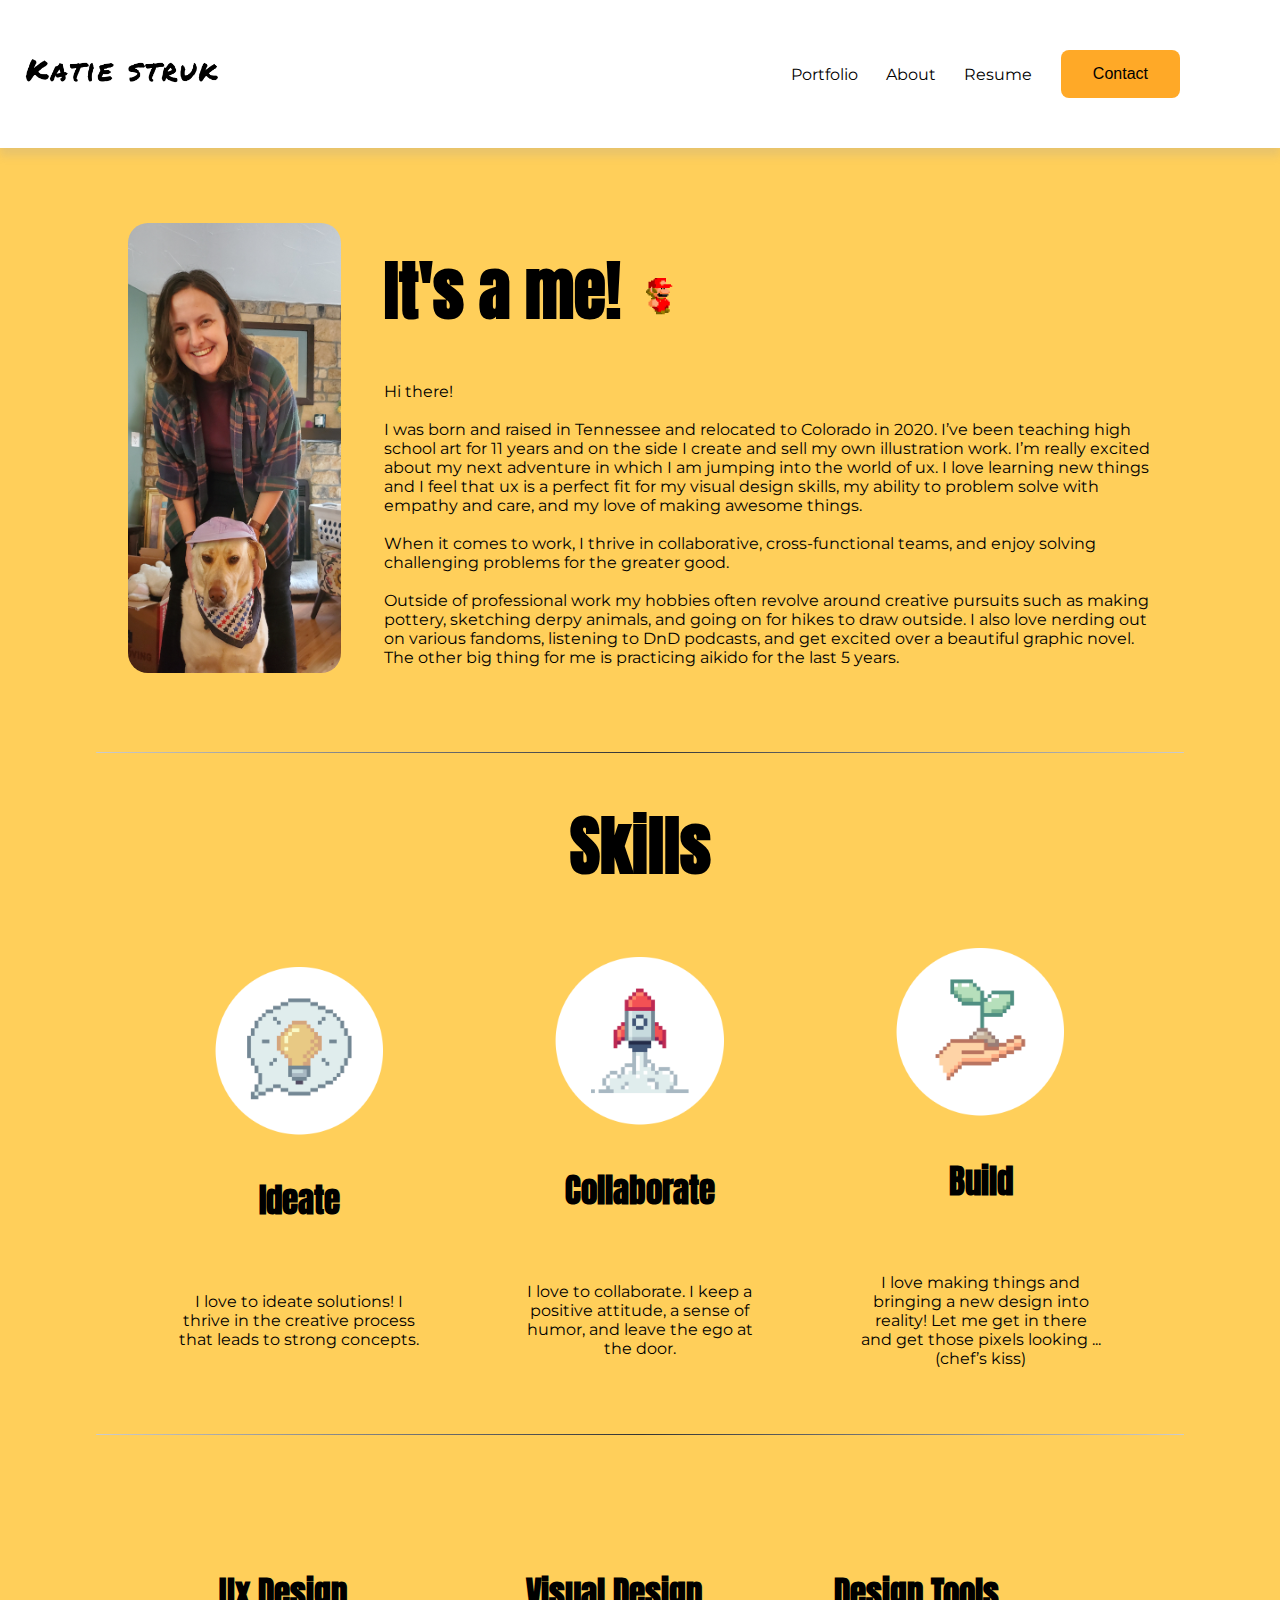
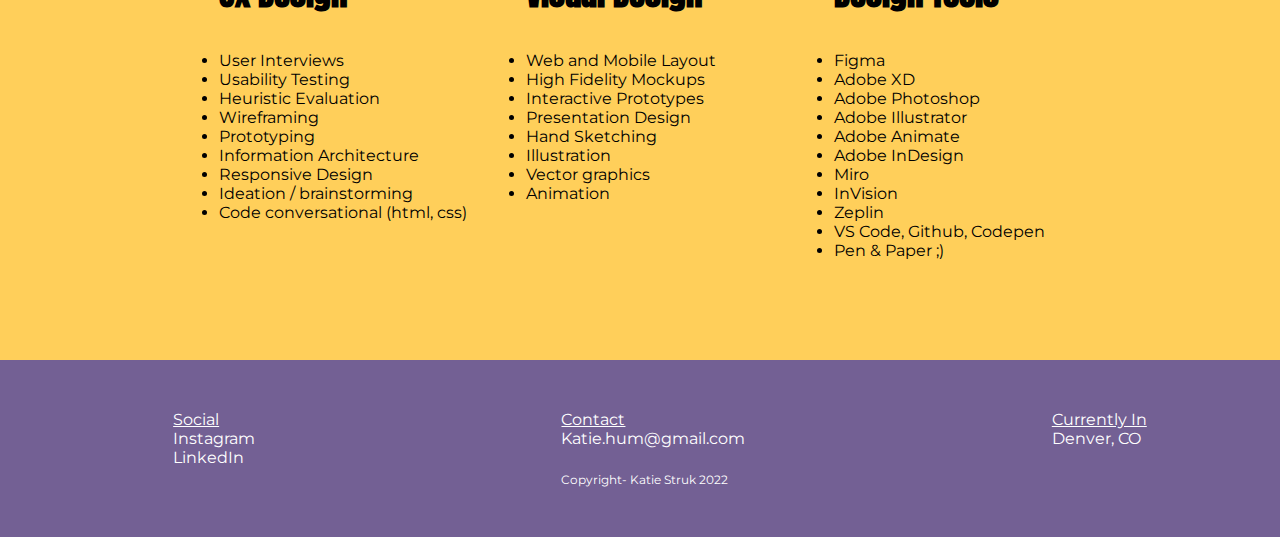
==== html/aboutme.html @ 1bb1f599 "start" ====
<!DOCTYPE html>
<html>
    <head>
        <!-- Google tag (gtag.js) -->
<script async src="https://www.googletagmanager.com/gtag/js?id=G-B1W9LHCTYR"></script>
<script>
  window.dataLayer = window.dataLayer || [];
  function gtag(){dataLayer.push(arguments);}
  gtag('js', new Date());

  gtag('config', 'G-B1W9LHCTYR');
</script>
<!-- Hotjar Tracking Code for https://katiestruk.github.io/UX_UI_HW_18/index.html -->
<script>
    (function(h,o,t,j,a,r){
        h.hj=h.hj||function(){(h.hj.q=h.hj.q||[]).push(arguments)};
        h._hjSettings={hjid:3104424,hjsv:6};
        a=o.getElementsByTagName('head')[0];
        r=o.createElement('script');r.async=1;
        r.src=t+h._hjSettings.hjid+j+h._hjSettings.hjsv;
        a.appendChild(r);
    })(window,document,'https://static.hotjar.com/c/hotjar-','.js?sv=');
</script>
        <title>About Me</title>
        <link rel="stylesheet" href="../css/index.css">
        <link rel="preconnect" href="https://fonts.googleapis.com">
        <link rel="preconnect" href="https://fonts.gstatic.com" crossorigin>
        <link href="https://fonts.googleapis.com/css2?family=Anton&family=Montserrat&display=swap" rel="stylesheet">
    </head>

    <body class="aboutMePage">
        <nav id="navBar">
            <a class="logo" href="../index.html"> <img class="logo2" src="../images/Name_logo.png"></a>
            <div class="navigation">
                 <p>
                    <a href="../index.html">Portfolio</a></p>
                 <p>
                     <a href="./aboutme.html">About</a></p>
                 <p>
                     <a href="./resume.html">Resume</a></p>
            </div>
            <button type="button" id="buttonTop">Contact</button>
        </nav>
 
        <section>
            <div class="itsMeGrid">
                <div id="meImage">
                    <img class="workImages2" src="../images/me_photo.jpg">
                 </div>
                <div id="meText">
                    <h1> It's a me! <img id="mario" src="../images/pixel_mario.gif"> </h1>
                    <p>Hi there! <br><br>

                    I was born and raised in Tennessee and relocated to Colorado in 2020. I’ve been teaching high school art for 11 years and on the side I create and sell my own illustration work. I’m really excited about my next adventure in which I am jumping into the world of ux. I love learning new things and I feel that ux is a perfect fit for my visual design skills, my ability to problem solve with empathy and care, and my love of making awesome things.<br><br>
                    
                    When it comes to work, I thrive in collaborative, cross-functional teams, and enjoy solving challenging problems for the greater good. <br><br>
                    
                    Outside of professional work my hobbies often revolve around creative pursuits such as making pottery, sketching derpy animals, and going on for hikes to draw outside. I also love nerding out on various fandoms, listening to DnD podcasts, and get excited over a beautiful graphic novel. The other big thing for me is practicing aikido for the last 5 years.<br><br></p>
                </div>
            </div>
            <hr class="sectionLine">
        </section>
  
        <section>
            <h1 class="title"> Skills</h1>
            <div class="skillsGrid">
                <div id="ideateBox">
                    <img class="workImage3" src="../images/pixel_icon_lightbulb.png">
                    <h3>Ideate</h3><br>
                    <p>I love to ideate solutions! I thrive in the creative process that leads to strong concepts.
                    </p>
                </div>
                <div id="collaborateBox">
                    <img class="workImage3" src="../images/pixel_icon_rocket.png">
                    <h3>Collaborate</h3><br>
                    <p>I love to collaborate. I keep a positive attitude, a sense of humor, and leave the ego at the door.</p>
                </div>
                <div id="buildBox">
                    <img class="workImage3" src="../images/pixel_icon_plant.png">
                    <h3>Build</h3><br>
                    <p>I love making things and bringing a new design into reality! Let me get in there and get those pixels looking ... (chef’s kiss) </p>
                </div>
            </div>
            <hr class="sectionLine">
        </section>
        
 <!--  My UX Skills section coded using CSS flex -->
        <section class="skillsListGrid">
            <ul id="skillsList1">
                <h3>Ux Design</h3>
                <li>User Interviews</li>
                <li> Usability Testing</li>
                <li>Heuristic Evaluation</li>
                <li>Wireframing</li>
                <li> Prototyping</li>
                <li>Information Architecture</li>
                <li>Responsive Design</li>
                <li>Ideation / brainstorming</li>
                <li>Code conversational (html, css)</li>
            </ul>
            <ul id="skillsList2">
                <h3>Visual Design</h3>
                <li>Web and Mobile Layout</li>
                <li>High Fidelity Mockups</li>
                <li>Interactive Prototypes</li>
                <li>Presentation Design</li>
                <li>Hand Sketching</li>
                <li>Illustration</li>
                <li>Vector graphics</li>
                <li>Animation</li>
            </ul>
            <ul id="skillsList3">
                <h3>Design Tools</h3>
                <li>Figma</li>
                <li>Adobe XD</li>
                <li>Adobe Photoshop</li>
                <li>Adobe Illustrator</li>
                <li>Adobe Animate</li>
                <li>Adobe InDesign</li>
                <li>Miro</li>
                <li>InVision</li>
                <li>Zeplin</li>
                <li>VS Code, Github, Codepen</li>
                <li>Pen & Paper ;)</li>
            </ul>
        </section>
 
        <footer>
            <ul>
                <li class="blockTitle">Social</li>
                <li class="block">
                    <a href="https://www.instagram.com/katie_struk/">Instagram</a>
                <li class="block">
                    <a href="https://www.linkedin.com/in/katie-struk-961507230/">LinkedIn</a>
            </ul>
            <ul>
                <li class="block blockTitle">Contact</li>
                <li class="block">
                    <a href="mailto:katie.hum@gmail.com"> Katie.hum@gmail.com</a>
                <li style="padding-top:2em" class="block copyright">Copyright- Katie Struk 2022</li>
            </ul>
            <ul>
                <li class="block blockTitle">Currently In</li>
                <li class="block">Denver, CO</li>
            </ul>
        </footer>

    </body>
</html>
---- css/index.css ----
/* Font Styling */
h1 {font-family: 'Anton', sans-serif;
    font-size: 65px;}
h2{font-family: 'Anton', sans-serif;
    font-size: 50px;}
h3{font-family: 'Anton', sans-serif;
    font-size: 33px;}
p{font-family: 'Montserrat', sans-serif;
    font-size: 16px;}
li {font-family: 'Montserrat', sans-serif;}
a{font-family: 'Montserrat', sans-serif;
    font-size: 16px;
}
body{
        background-color:white;
        margin:0px;
        height:100%;
}
 hr.sectionLine {
    border:0;
    height:1px;
    background-color:black;
    width:85%;
    border-radius:100px;
    background-image: linear-gradient(to right, #ccc, #333, #ccc);
}
hr {
    background-color:black;
    background-image: linear-gradient(to right, #ccc, #333, #ccc);
}
.indent {
    margin:0px 5%;
}

/* Navigation */
#navBar {
    display:inline-flex;
    flex-direction: row;
    box-shadow: 0 8px 8px 0 rgba(165, 165, 165, 0.24);
    width: 100%;
    padding: 0%;
    background-color: white;
}
.navigation {
    display: flex;
    width: 100%;
    align-items:center;
    justify-content:flex-end;
    margin: 0px 15px 0px 100px;
}
.navigation p {
    cursor: pointer;
    padding: 2%;
}
.navigation a {
    color:black;
    text-decoration:none;
}
.navigation a:hover {
    text-decoration:underline
}
.logo{
    
    padding: 20px;
    text-align:center;
    cursor: pointer;
    margin:auto;
}
.logo2 {
    width:205px;
    height:30px;
}
#buttonTop {
    background-color:#FFA927;
    border: none;
    Color: black;
    padding: 15px 32px;
    text-align: center;
    font-size: 16px;
    display:flex;
    justify-content:flex-end;
    align-items:center;
    border-radius: 8px;
    margin-right: 100px;
    margin-top: 50px;
    margin-bottom: 50px;
}
#buttonTop:hover {
    box-shadow: 0 5px 10px 0 rgba(0,0,0,0.24);
    background-color:#E38D0B;
    cursor: pointer;
}



/* Body */
#heroImg {
    margin: 0px 10%;
    display: grid;
    min-height: 300px;
    height: 60vh;
    padding: 5%;
    grid-template-columns: 60% 40%;
    grid-template-areas:
  "content heroImage";
}
.heroContent{
    grid-area: content;
    padding: 3%;
}
.heroImage {
    grid-area:heroImage;
    align-items:center;
    width:100%;
    display:block;
}

/* My Work */
.title{
    text-align: center;
}
.workGrid {
    margin: 50px 50px;
    row-gap: 30px;
    display:grid;
    align-items:center;
    justify-content: center;
    align-content:start;
    grid-template-rows: 1fr 1fr 1fr;
    grid-template-columns: 1fr 1fr;
    grid-template-areas: 
    "imgAikikai textAikikai"
    "textEdu imgEdu"
    "imgWeBoard textWeBoard"
}

#imgAikikai {
    grid-area:imgAikikai;
}
#textAikikai {
    grid-area:textAikikai;
    text-align:left;
    padding:20px
}
#textEdu {
    grid-area:textEdu;
    text-align:left;
    padding:20px
}
#imgEdu{
    grid-area:imgEdu;
    
}
#imgWeBoard{
    grid-area:imgWeBoard;
}
#textWeBoard{
    grid-area:textWeBoard;
    text-align:left;
    padding:20px
}

.workImages {
    object-fit:cover;
    width: 100%;
    max-height:100%;
    cursor: pointer;
}
.workImages2 {
    object-fit:contain;
    max-height:450px;
    border-radius:20px;
}
.workGrid a {
    cursor: pointer;
}

/* About Me Page */
.aboutMePage{
    background-color:#FFCF5A;
    margin:0px;
    height:100%;
}
.itsMeGrid {
    margin: 50px 10%;
    row-gap: 30px;
    display:grid;
    align-items:center;
    justify-content: center;
    align-content:start;
    grid-template-columns: 25% 1fr;
    grid-template-areas: 
    "meImage meText"
}
#meImage {
    grid-area:meImage;
}
#meText {
    grid-area:meText;
}

#mario {
    height: 50px;

}
.skillsGrid {
    margin: 50px 14%;
    column-gap: 100px;
    display:grid;
    align-items:center;
    justify-content: center;
    align-content:start;
    grid-template-columns: 1fr 1fr 1fr;
    grid-template-areas: 
    "ideateBox collaborateBox buildBox"
}

#ideateBox{
    grid-area:ideateBox;
   text-align: center;

}
#collaborateBox{
    grid-area:collaborateBox;
    text-align: center;
}
#buildBox{
    grid-area:buildBox;
    text-align: center;
}
.workImage3 {
    object-fit:contain;
    max-height:175px;
    border-radius:20px;
}

.skillsListGrid {
    display:flex;
    flex-direction: row;
    margin: 50px 14%;
}
#skillsList1 {
    grid-area:skillsList1;
    text-align: left;
    width:33%;
}
#skillsList2 {
    grid-area:skillsList2;
    text-align: left;
    width:33%; 
}
#skillsList3 {
    grid-area:skillsList3;
    text-align: left;
    width:33%; 
}

/* CaseStudy1Page */
#aikikaiHero{
    display:flex;
    flex-direction:column;
    align-items: center;
}
#aikikaiHeroText{
    text-align:center;
    width:75%;
}
#aikikaiHeroImg{
    text-align:center;
    width:75%;
}
#aikikaiHeroImage {
    width:85%;
}
.yellowBack{
    background-color:#FFCF5A;
}
.contextGrid{
    display:grid;
    background-color:#FFCF5A;
    margin: 0px 15%;
    column-gap: 20px;
    grid-template-rows:1fr 1fr ;
    grid-template-columns:1fr 1fr 1fr ;
    grid-template-areas: 
    "contribContext contextContext roleContext"
    "timelineContext  contextContext roleContext";
}
#contribContext{
    grid-area:contribContext;
}
#timelineContext {
    grid-area:timelineContext;
}
#contextContext {
    grid-area:contextContext;
}
#roleContext{
    grid-area:roleContext;
}
.titleCaseStudy{
    text-align: left;
    margin:30px 15%;
}
.paragraphCaseStudy{
    margin:30px 15%
}
#problemGrid{
    display:grid;
    margin: 0px 15%;
    column-gap: 10px;
    grid-template-rows: 100%;
    grid-template-columns: 1fr 1fr 1fr 1fr;
    grid-template-areas:
    "stakeholders users website userExperience"
}
#stakeholders{
    grid-area:stakeholders;
    background-color:#FFCF5A;
    border-radius: 20px;
    text-align:  center;
    padding:10%;
}
#users{
    grid-area:users;
    background-color:#FFCF5A;
    border-radius: 20px;
    text-align:  center;
    padding:8%;
}
#website{
    grid-area:website;
    background-color:#FFCF5A;
    border-radius: 20px;
    text-align:  center;
    padding:10%;
}
#userExperience{
    grid-area:userExperience;
    background-color:#FFCF5A;
    border-radius: 20px;
    text-align:  center;
    padding:10%;
}
#processImg {
    width:75%;
    margin: 0px 15%;
    padding-bottom: 100px;
}

.alignCaseStudy {
    margin:0px 15%;
}
.caseStudyImg {
    width:75%
}
#goalsGrid{
    display:grid;
    column-gap: 20px;
    row-gap:20px;
    grid-template-rows: 175px 1fr;
    grid-template-columns: 1fr 1fr 1fr;
    grid-template-areas:
    "majorGoal majorGoal majorGoal"
    "userFriendlyGoal easyToMaintainGoal differentiateGoal"
}
#majorGoal{
    grid-area: majorGoal;
    border-radius: 20px;
    padding-left:5%;
    box-shadow: 10px 0px 15px 15px rgba(165, 165, 165, 0.24);
}
#userFriendlyGoal{
    grid-area: userFriendlyGoal;
    border-radius: 20px;
    padding:10%;
    box-shadow: 10px 0px 15px 15px rgba(165, 165, 165, 0.24);
}
#easyToMaintainGoal{
    grid-area:easyToMaintainGoal ;
    border-radius: 20px;
    padding:10%;
    box-shadow: 10px 0px 15px 15px rgba(165, 165, 165, 0.24);
}
#differentiateGoal {
    grid-area: differentiateGoal;
    border-radius: 20px;
    padding:10%;
    box-shadow: 10px 0px 15px 15px rgba(165, 165, 165, 0.24);
}
.painPointsGrid{
    display:grid;
    row-gap: 30px;
    grid-template-rows:1fr 1fr 1fr 1fr ;
    grid-template-columns:1fr ;
    grid-template-areas: 
    "infoArch"
    "unanswered"
    "schedule"
    "culture"
}

#infoArch{
    grid-area:infoArch;
    display:flex;
    flex-direction: row;
    border-radius: 20px;
    box-shadow: 10px 0px 15px 15px rgba(165, 165, 165, 0.24);
    padding: 2%;
}
#unanswered{
    grid-area:unanswered;
    display:flex;
    flex-direction: row;
    border-radius: 20px;
    box-shadow: 10px 0px 15px 15px rgba(165, 165, 165, 0.24);
    padding: 2%;
}
#schedule{
    grid-area:schedule;
    display:flex;
    flex-direction: row;
    border-radius: 20px;
    box-shadow: 10px 0px 15px 15px rgba(165, 165, 165, 0.24);
    padding: 2%;
}
#culture{
    grid-area:culture;
    display:flex;
    flex-direction: row;
    border-radius: 20px;
    box-shadow: 10px 0px 15px 15px rgba(165, 165, 165, 0.24);
    padding: 2%;
}
.painPointsGrid img {
    height:200px;
}
.survey{
    display:flex;
    flex-direction:row;
}
.survey img{
    height:400px;
}
.caseStudyImg2 {
    width:100%;
}
#navTestingGrid {
    display:grid;
    grid-template-rows:1fr 1fr 50%;
    grid-template-columns:25% 1fr;
    grid-template-areas: 
    "prediction predictionImg"
    "unexpected unexpectedImg"
    "solution solutionImg"
}
#prediction{
    grid-area:prediction;
}
#predictionImg {
    grid-area:predictionImg;
}

#unexpected{
    grid-area:unexpected;
}
#unexpectedImg{
    grid-area:unexpectedImg;
}
#solution{
    grid-area:solution;
}
#solutionImg{
    grid-area:solutionImg;
}
.navImageTest {
    width:100%;
}
.conclusion {
    display:flex;
    flex-direction:row;
    column-gap: 30px;
    padding:20px;
    
}

/* Footer */
footer {
    background-color: #736094;
    display:inline-flex;
    flex-direction: row;
    width: 100%;
    margin:0px;
}
.block {
    display:block;
    cursor: pointer;
    color:white;
}
.blockTitle {
    display:block;
    color:white;
    text-decoration: underline;
}
.block a{
    color:white;
    text-decoration:none;
}
.block a:hover {
    text-decoration:underline;
}
.copyright {
    font-size: 12px;
}
ul {
    display: table;
    margin: 0 auto;
    padding-top: 50px;
    padding-bottom: 50px;
}

@media only screen and (max-width:600px){
    #heroImg {
        margin: 0px 10%;
        display: grid;
        min-height: 300px;
        height: 100%;
        padding: 5%;
        grid-template-rows: 1fr 1fr;
        grid-template-columns:1fr;
        grid-template-areas:
      "content" 
      "heroImage"
      ;
    }
    .workGrid {
        margin: 50px 50px;
        row-gap: 0px;
        display:grid;
        align-items:center;
        justify-content: center;
        align-content:start;
        grid-template-rows: 1fr 1fr 1fr 1fr 1fr 1fr;
        grid-template-columns: 1fr;
        grid-template-areas: 
        "imgAikikai"
        "textAikikai"
        "imgEdu"
        "textEdu" 
        "imgWeBoard" 
        "textWeBoard"
    }
    .skillsListGrid {
        flex-direction: column;
        margin:0px 0%;
    }
    #skillsList1 {
        grid-area:skillsList1;
        text-align: left;
        width:100%;
    }
    #skillsList2 {
        grid-area:skillsList2;
        text-align: left;
        width:100%; 
    }
    #skillsList3 {
        grid-area:skillsList3;
        text-align: left;
        width:100%; 
    }

    .skillsGrid {
        display:grid;
        grid-template-rows: 33% 33% 33%;
        grid-template-columns:1fr;
        grid-template-areas: 
        "ideateBox" 
        "collaborateBox" 
        "buildBox"
        ;
    }
        .itsMeGrid {
            margin: 50px 0%;
            display:grid;
            grid-template-rows:40% 50%;
            grid-template-columns:1fr;
            grid-template-areas: 
            "meImage" 
            "meText"
        }
        footer {
            display:flex;
            flex-direction: column;
            width: 100%;
            margin:0px;
        }
        .block {
            display:inline-flex; 
            width:100%;
        }
        .blockTitle {
            display:inline-flex;
            width:100%;
        }
        ul {
            margin: 0 0;
            align-content:space-around;
            padding-top: 20px;
            padding-bottom: 15px;
        }
        #navBar {
            display:inline-flex;
            flex-direction: column;
            box-shadow: 0 8px 8px 0 rgba(165, 165, 165, 0.24);
            width: 100%;
            padding: 0%;
        }
        .navigation {
            display: inline-flex;
            flex-direction: column;
            width: 100%;
            align-items:center;
            justify-content:center;
            margin: 0px 0px 0px 0px;
        }
        #buttonTop {
            padding: 15px 32px;
            text-align: center;
            display:inline-flex;
            flex-direction:column;
            
            justify-content:center;
            align-items:center;
            border-radius: 8px;
            margin-right: 0px;
            margin-top: 0px;
            margin-bottom: 0px;
        }
            
}
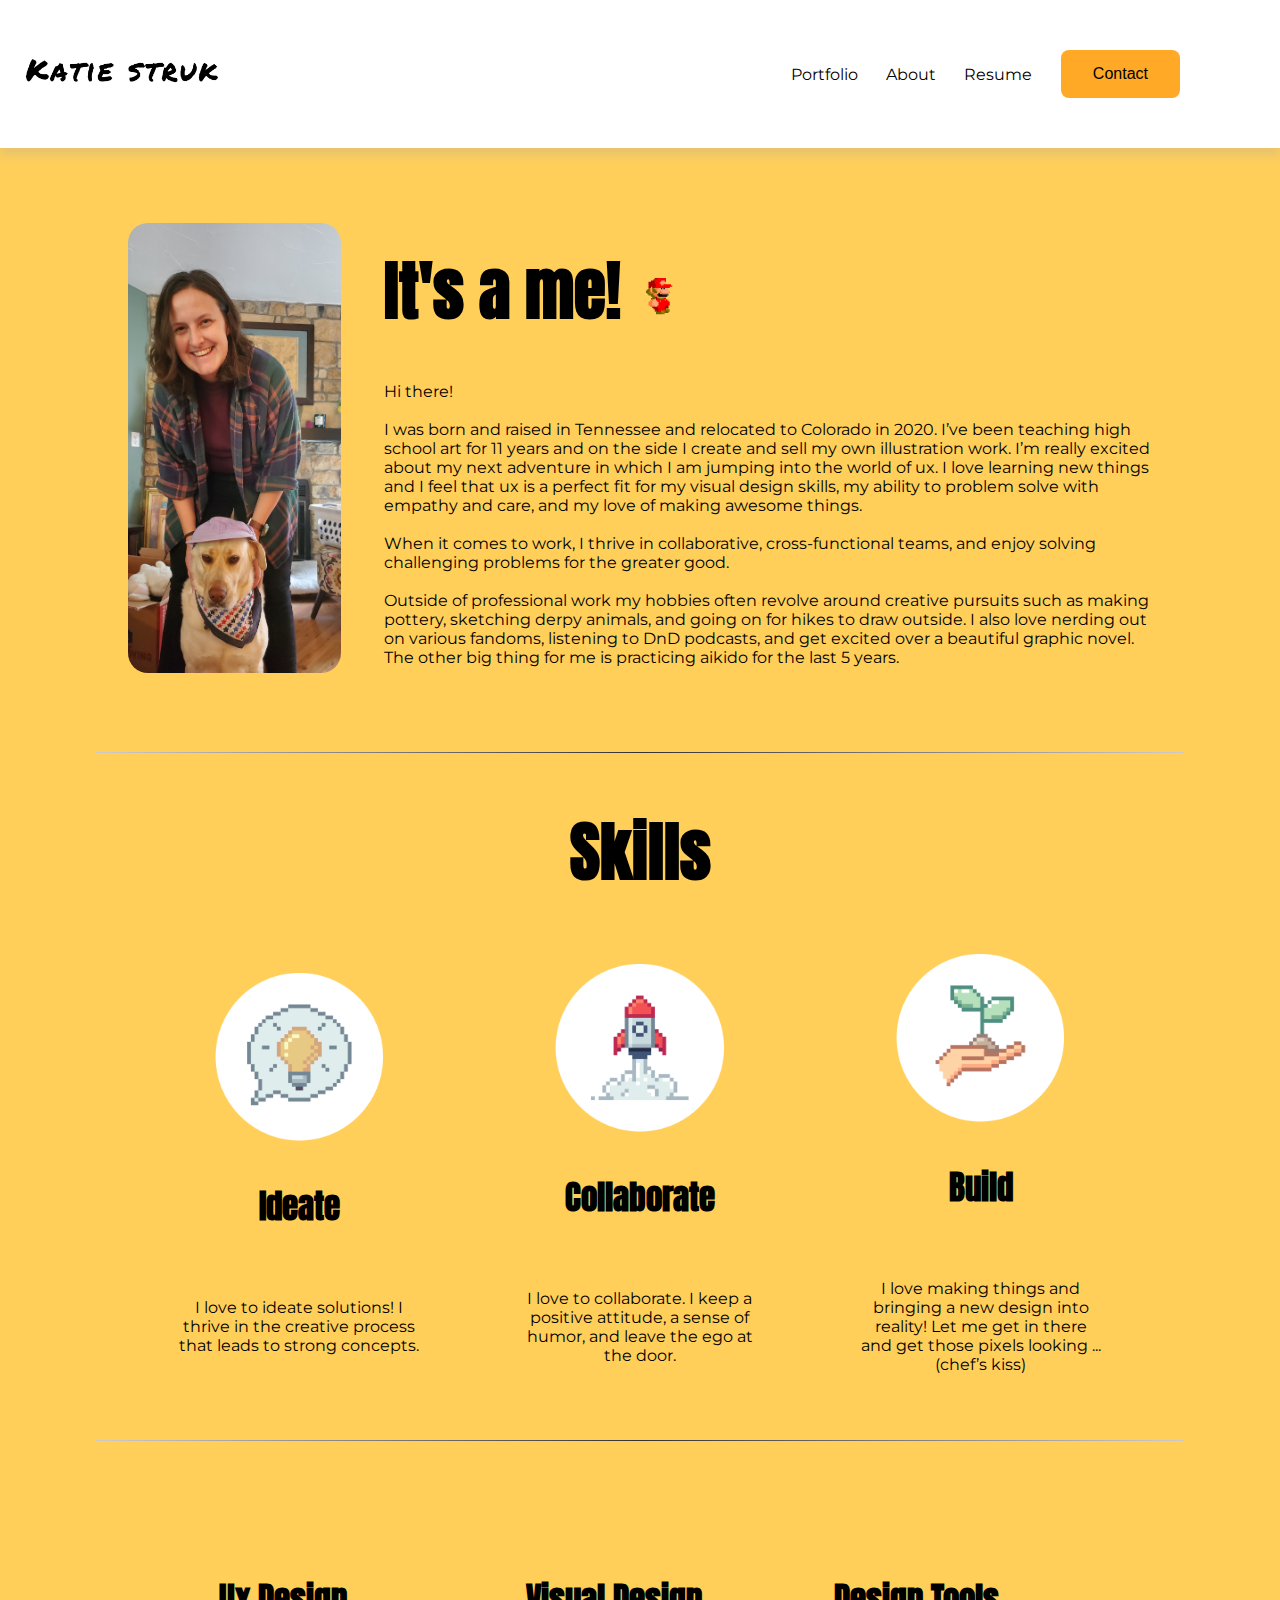
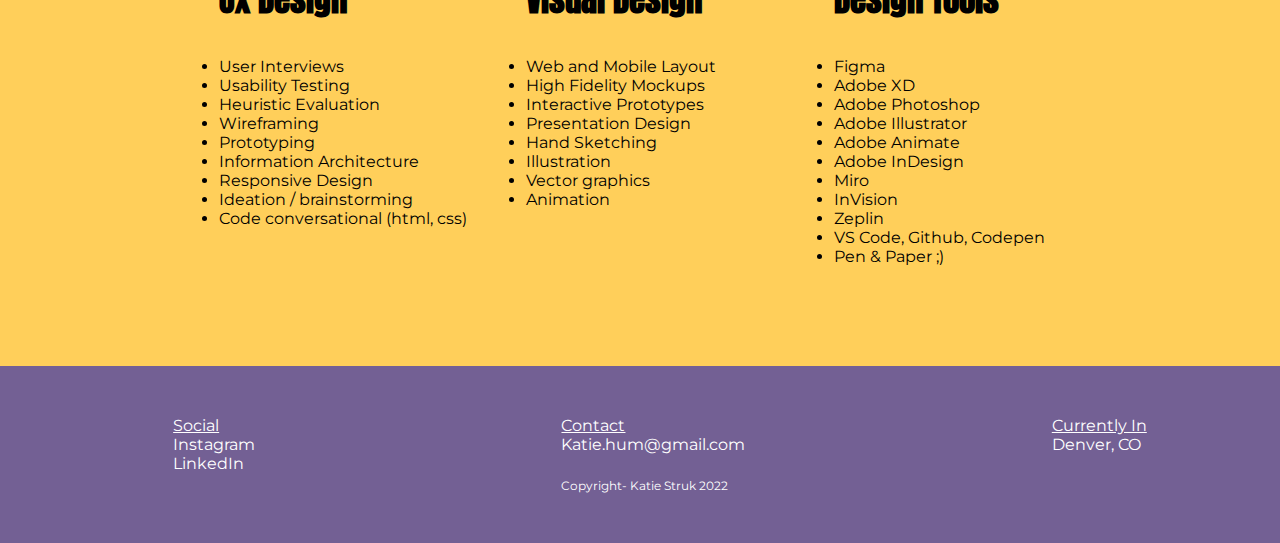
==== commit 86799269: "jquery animation" ====
--- a/html/aboutme.html
+++ b/html/aboutme.html
@@ -39,7 +39,7 @@
                  <p>
                      <a href="./resume.html">Resume</a></p>
             </div>
-            <button type="button" id="buttonTop">Contact</button>
+            <button onclick="parent.location='../html/contact.html'" type="button" id="buttonTop">Contact</button>
         </nav>
  
         <section>
--- a/css/index.css
+++ b/css/index.css
@@ -23,6 +23,8 @@
     width:85%;
     border-radius:100px;
     background-image: linear-gradient(to right, #ccc, #333, #ccc);
+    margin-bottom: 50px;
+    margin-top:50px;
 }
 hr {
     background-color:black;
@@ -98,8 +100,8 @@
     margin: 0px 10%;
     display: grid;
     min-height: 300px;
-    height: 60vh;
-    padding: 5%;
+    height: ;
+    padding: 0%;
     grid-template-columns: 60% 40%;
     grid-template-areas:
   "content heroImage";
@@ -111,13 +113,45 @@
 .heroImage {
     grid-area:heroImage;
     align-items:center;
+    justify-items: start;
     width:100%;
-    display:block;
-}
+    display:grid;
+}
+
+/*Arrow*/
+
+.arrow {
+    text-align: center;
+    margin: 0% 0;
+  }
+#arrowSize{
+    height: 30px;
+    cursor: pointer;
+}
+  .bounce {
+    -moz-animation: bounce 2s infinite;
+    -webkit-animation: bounce 2s infinite;
+    animation: bounce 2s infinite;
+  }
+  
+  @keyframes bounce {
+    0%, 20%, 50%, 80%, 100% {
+      transform: translateY(0);
+    }
+    40% {
+      transform: translateY(-30px);
+    }
+    60% {
+      transform: translateY(-15px);
+    }
+  }
 
 /* My Work */
 .title{
     text-align: center;
+}
+#myWork{
+    cursor: pointer;
 }
 .workGrid {
     margin: 50px 50px;
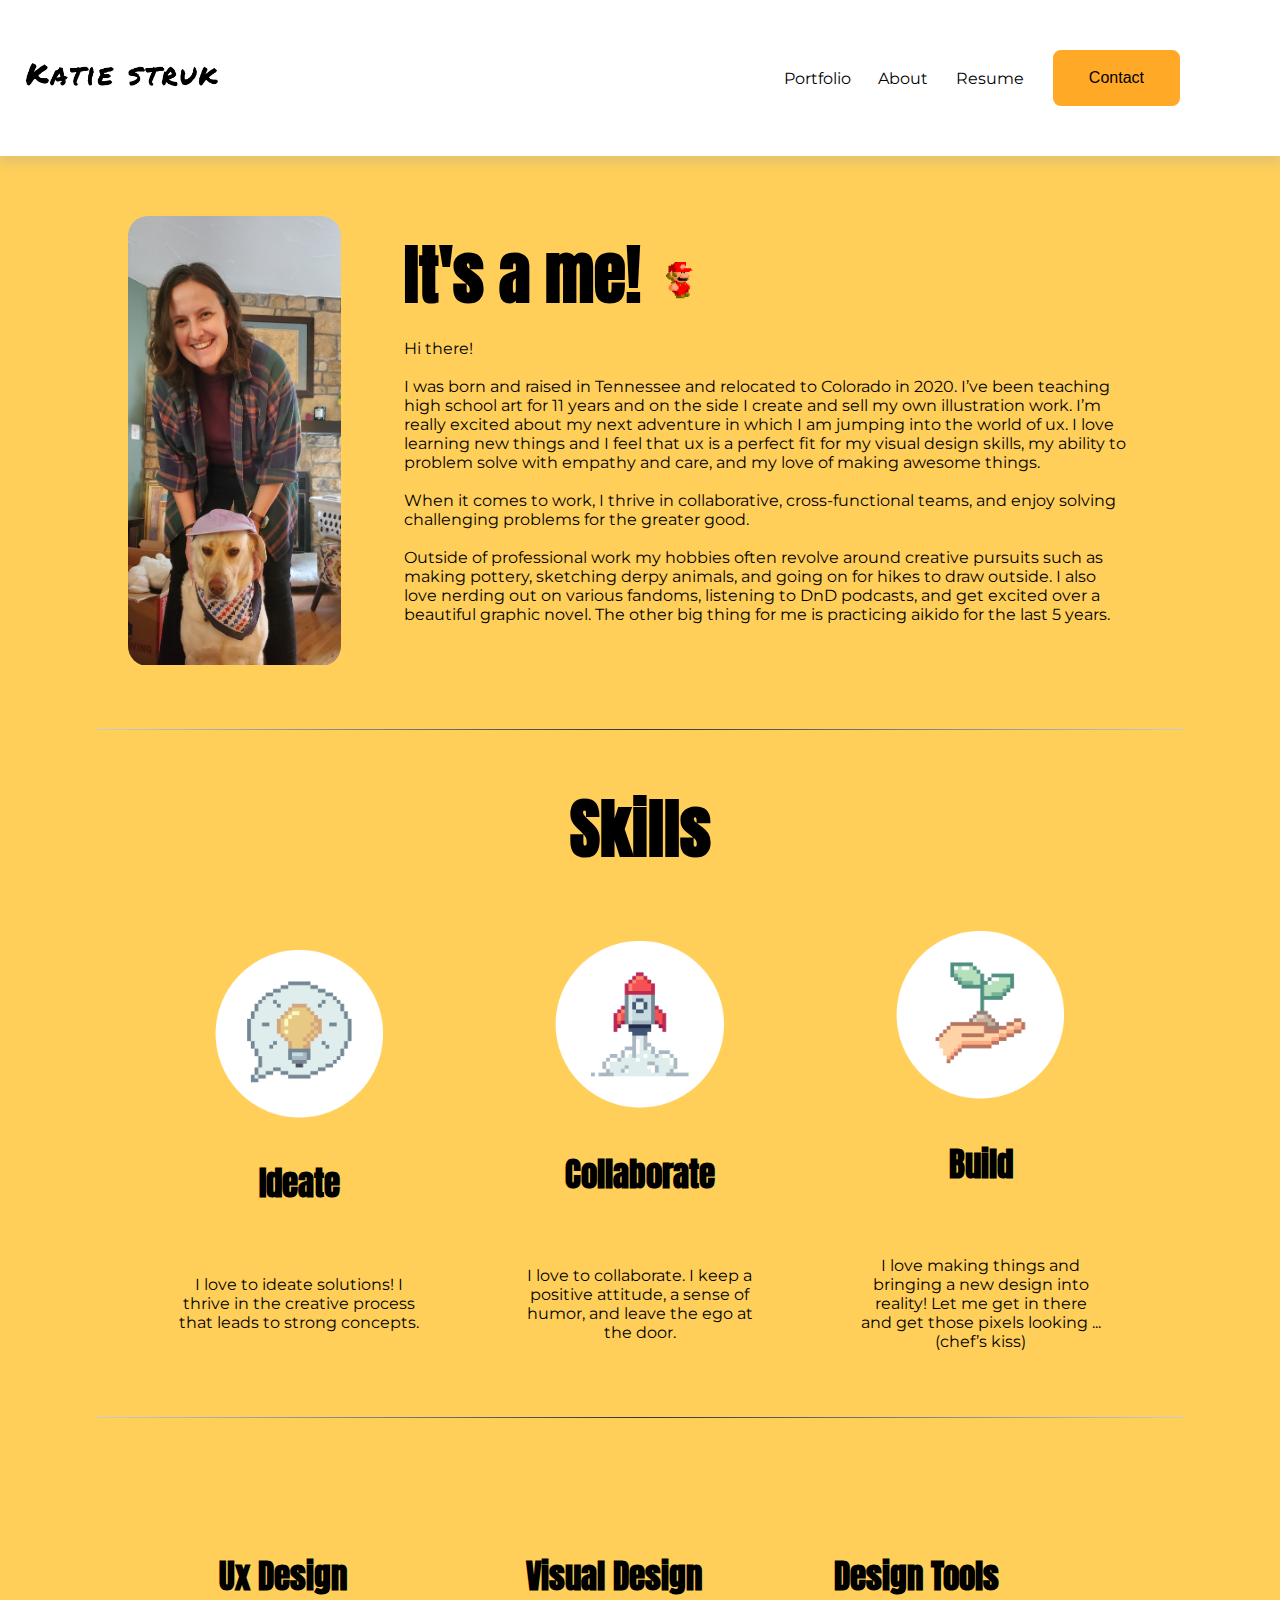
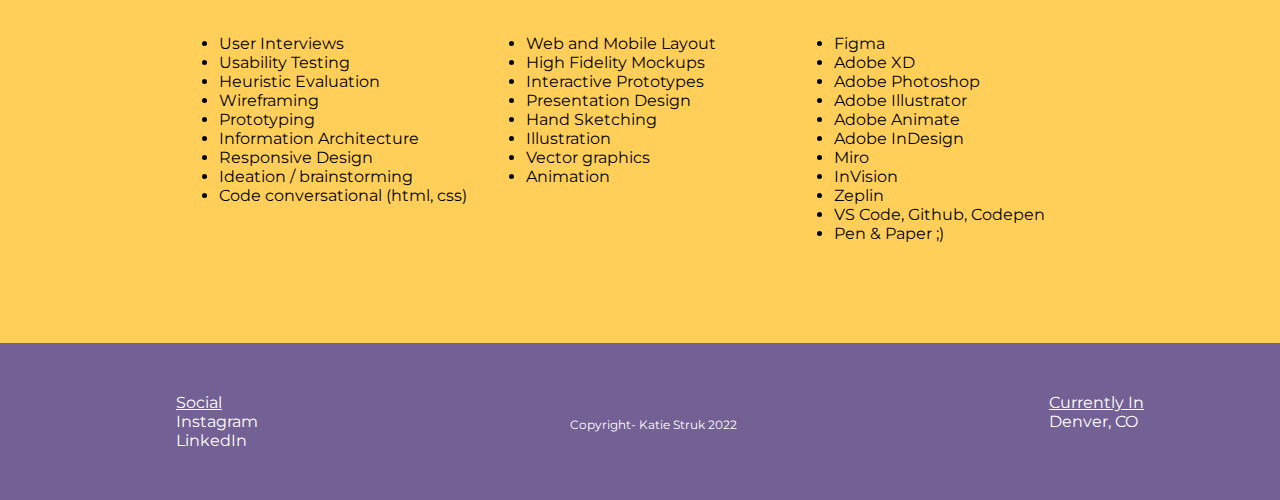
==== commit 41c54120: "iterations" ====
--- a/html/aboutme.html
+++ b/html/aboutme.html
@@ -134,9 +134,7 @@
                     <a href="https://www.linkedin.com/in/katie-struk-961507230/">LinkedIn</a>
             </ul>
             <ul>
-                <li class="block blockTitle">Contact</li>
-                <li class="block">
-                    <a href="mailto:katie.hum@gmail.com"> Katie.hum@gmail.com</a>
+                
                 <li style="padding-top:2em" class="block copyright">Copyright- Katie Struk 2022</li>
             </ul>
             <ul>
--- a/css/index.css
+++ b/css/index.css
@@ -74,7 +74,7 @@
 }
 #buttonTop {
     background-color:#FFA927;
-    border: none;
+    border: 4px solid #FFA927;
     Color: black;
     padding: 15px 32px;
     text-align: center;
@@ -88,19 +88,68 @@
     margin-bottom: 50px;
 }
 #buttonTop:hover {
-    box-shadow: 0 5px 10px 0 rgba(0,0,0,0.24);
+    background-color:black;
+    color: #E38D0B;
+    cursor: pointer;
+    border: 4px;
+    border-color:#E38D0B;
+    border-style:solid;
+}
+#buttonTop2:hover {
     background-color:#E38D0B;
-    cursor: pointer;
-}
-
-
+    color: black;
+    cursor: pointer;
+    border: 2px;
+    border-color:black;
+    border-style:solid;
+}
+#buttonTop2{
+    background-color:black;
+    border: 2px solid black;
+    Color:#E38D0B ;
+    padding: 15px 32px;
+    text-align: center;
+    font-size: 16px;
+    border-radius: 8px;
+}
+.buttonCenter{
+    display: flex;
+    justify-content: center;
+    align-items: center;
+    height: 50px;
+    padding-bottom:30px;
+    
+}
+
+.letsConnect{
+    padding-top: 35px;
+    margin-bottom: 0px;
+}
+.textConnect{
+    margin-top: 0px;
+}
+
+.heroHeader{
+    margin-bottom: 0px;
+}
+.heroText{
+    margin-top: 0px;
+}
+
+h1{
+    margin-top: 0px; 
+    margin-bottom: 0px; 
+}
+h2{
+    margin-top: 0px; 
+    margin-bottom: 0px;
+}
 
 /* Body */
 #heroImg {
     margin: 0px 10%;
     display: grid;
     min-height: 300px;
-    height: ;
     padding: 0%;
     grid-template-columns: 60% 40%;
     grid-template-areas:
@@ -108,21 +157,21 @@
 }
 .heroContent{
     grid-area: content;
-    padding: 3%;
+    padding: 10%;
 }
 .heroImage {
     grid-area:heroImage;
-    align-items:center;
-    justify-items: start;
     width:100%;
     display:grid;
+    
 }
 
 /*Arrow*/
 
 .arrow {
     text-align: center;
-    margin: 0% 0;
+    margin: 5% 0;
+    
   }
 #arrowSize{
     height: 30px;
@@ -168,6 +217,11 @@
     "imgWeBoard textWeBoard"
 }
 
+.center{
+    text-align: center;
+}
+
+
 #imgAikikai {
     grid-area:imgAikikai;
 }
@@ -231,6 +285,7 @@
 }
 #meText {
     grid-area:meText;
+    padding:20px;
 }
 
 #mario {
@@ -402,25 +457,25 @@
     grid-area: majorGoal;
     border-radius: 20px;
     padding-left:5%;
-    box-shadow: 10px 0px 15px 15px rgba(165, 165, 165, 0.24);
+    background-color:#FFCF5A; 
 }
 #userFriendlyGoal{
     grid-area: userFriendlyGoal;
     border-radius: 20px;
     padding:10%;
-    box-shadow: 10px 0px 15px 15px rgba(165, 165, 165, 0.24);
+    background-color:#FFCF5A; 
 }
 #easyToMaintainGoal{
     grid-area:easyToMaintainGoal ;
     border-radius: 20px;
     padding:10%;
-    box-shadow: 10px 0px 15px 15px rgba(165, 165, 165, 0.24);
+    background-color:#FFCF5A; 
 }
 #differentiateGoal {
     grid-area: differentiateGoal;
     border-radius: 20px;
     padding:10%;
-    box-shadow: 10px 0px 15px 15px rgba(165, 165, 165, 0.24);
+    background-color:#FFCF5A; 
 }
 .painPointsGrid{
     display:grid;
@@ -439,7 +494,7 @@
     display:flex;
     flex-direction: row;
     border-radius: 20px;
-    box-shadow: 10px 0px 15px 15px rgba(165, 165, 165, 0.24);
+    background-color:#FFCF5A; 
     padding: 2%;
 }
 #unanswered{
@@ -447,7 +502,7 @@
     display:flex;
     flex-direction: row;
     border-radius: 20px;
-    box-shadow: 10px 0px 15px 15px rgba(165, 165, 165, 0.24);
+    background-color:#FFCF5A; 
     padding: 2%;
 }
 #schedule{
@@ -455,7 +510,7 @@
     display:flex;
     flex-direction: row;
     border-radius: 20px;
-    box-shadow: 10px 0px 15px 15px rgba(165, 165, 165, 0.24);
+    background-color:#FFCF5A; 
     padding: 2%;
 }
 #culture{
@@ -463,7 +518,7 @@
     display:flex;
     flex-direction: row;
     border-radius: 20px;
-    box-shadow: 10px 0px 15px 15px rgba(165, 165, 165, 0.24);
+    background-color:#FFCF5A; 
     padding: 2%;
 }
 .painPointsGrid img {
@@ -515,6 +570,9 @@
     flex-direction:row;
     column-gap: 30px;
     padding:20px;
+    margin-top:20px;
+    margin-bottom: 20px;
+    border-radius: 20px;
     
 }
 
@@ -672,4 +730,147 @@
             margin-bottom: 0px;
         }
             
-}+}
+
+
+
+/* Popup */ 
+ 
+.container p {
+    font-size: 16px;
+    line-height: 26px;
+    letter-spacing: 0.5px;
+    color: #484848;
+}
+ 
+/* Popup Open button */ 
+.popUpButton{
+    padding:30px;
+    display: flex;
+    justify-content: center;
+    align-items: center;
+    height: 50px;
+    padding-bottom:30px;
+
+}
+.open-button{
+    color:#E38D0B;
+    background:black;
+    padding:15px 32px;
+    text-decoration:none;
+    border:2px solid black;
+    border-radius:8px;
+}
+ 
+.open-button:hover{
+    background:#E38D0B;
+    cursor: pointer;
+    color:black;
+    border:2px solid black;
+
+}
+ 
+.popup {
+    position:fixed;
+    top:0px;
+    left:0px;
+    background:rgba(0,0,0,0.75);
+    width:100%;
+    height:100%;
+    display:none;
+}
+ 
+/* Popup inner div */
+.popup-content {
+    width: 700px;
+    margin: 0 auto;
+    box-sizing: border-box;
+    padding: 40px;
+    margin-top: 100px;
+    box-shadow: 0px 2px 6px rgba(0,0,0,1);
+    border-radius: 3px;
+    background: #fff;
+    position: relative;
+}
+ 
+/* Popup close button */
+.close-button {
+    width: 25px;
+    height: 25px;
+    position: absolute;
+    top: -10px;
+    right: -10px;
+    border-radius: 20px;
+    background: rgba(0,0,0,0.8);
+    font-size: 20px;
+    text-align: center;
+    color: #fff;
+    text-decoration:none;
+}
+ 
+.close-button:hover {
+    background: rgba(0,0,0,1);
+}
+ 
+@media screen and (max-width: 720px) {
+.popup-content {
+    width:90%;
+    } 
+}
+
+/*email form*/
+input[type=text], select, textarea {
+    width: 100%;
+    padding: 12px;
+    border: 1px solid #ccc;
+    border-radius: 4px;
+    box-sizing: border-box;
+    margin-top: 6px;
+    margin-bottom: 16px;
+    resize: vertical;
+  }
+  
+  input[type=submit] {
+    background-color: black;
+    color: white;
+    padding: 15px 32px;
+    border: none;
+    border-radius: 4px;
+    cursor: pointer;
+    border: 2px solid black;
+  }
+  
+  input[type=submit]:hover {
+    background-color:#E38D0B;
+    color:black;
+    border: 2px solid black;
+  }
+  
+  .container2 {
+    display: flex;
+    justify-content: center;
+    align-items: center;
+    border-radius: 8px;
+    background-color: none;
+    padding-right:25%;
+    padding-left:25%;
+    padding-bottom:50px;
+  }
+  .container{
+    background-color:#E9E9E9 ;
+    padding:15px;
+    border-radius:8px;
+  }
+
+
+  #resumeImg{
+    height:800px;
+  }
+  #resume{
+    display: flex;
+    justify-content: center;
+    align-items: center;
+    height: 50px;
+    padding-bottom:30px;
+    height:800px;
+  }